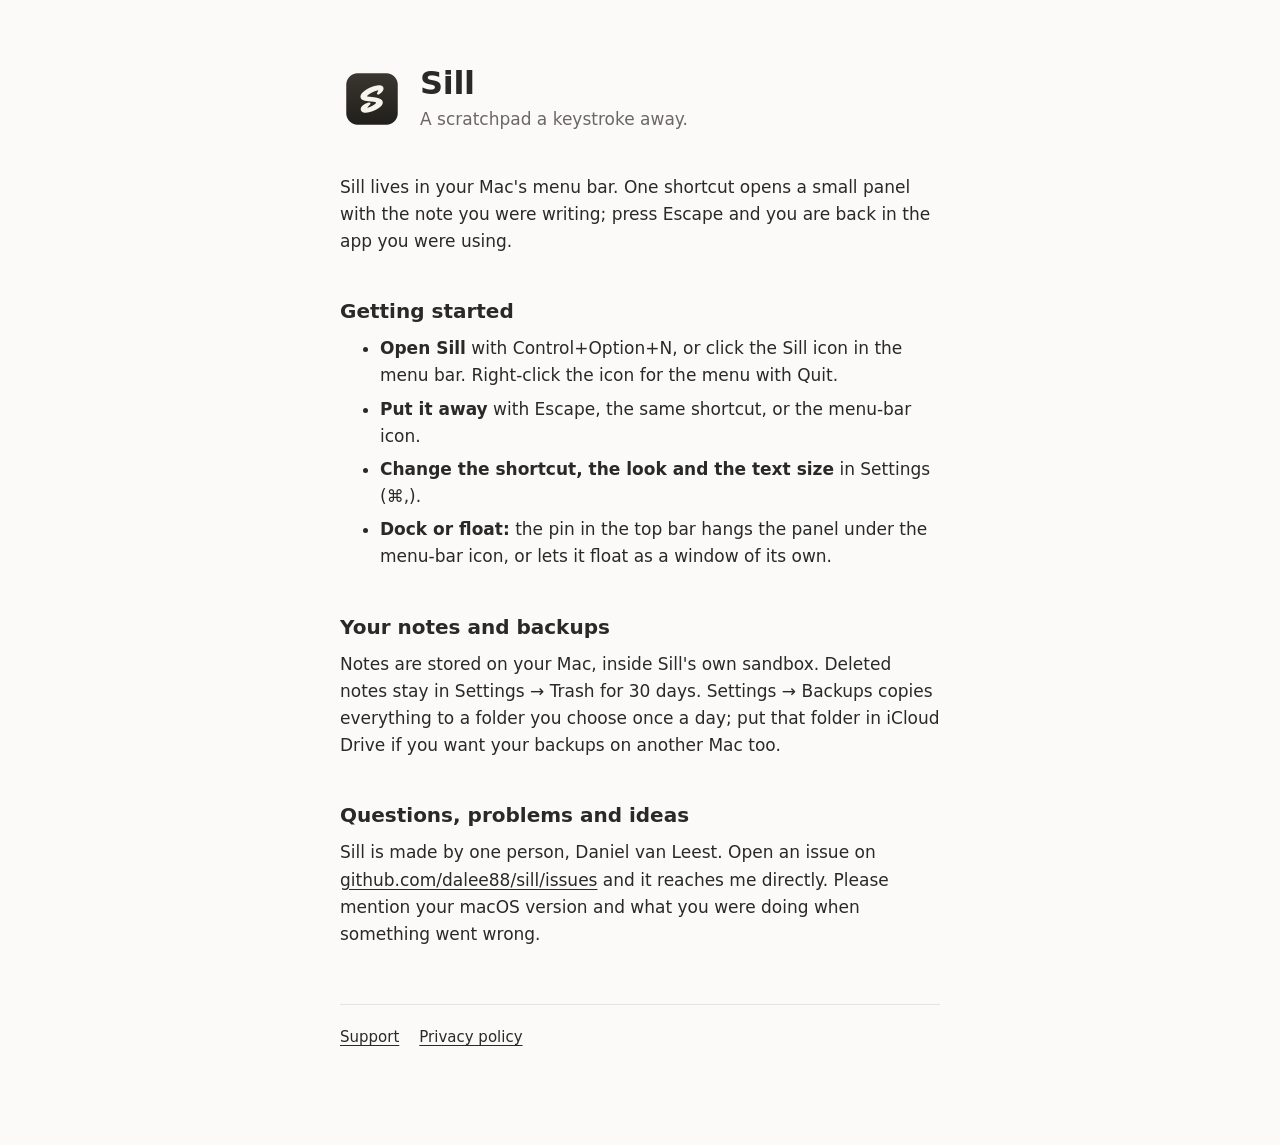
==== index.html @ 33407775 "Support page and privacy policy for Sill" ====
<!doctype html>
<html lang="en">
<head>
  <meta charset="utf-8">
  <meta name="viewport" content="width=device-width, initial-scale=1">
  <title>Sill — Support</title>
  <meta name="description" content="Sill is a scratchpad in your Mac's menu bar. Help, questions and contact.">
  <link rel="icon" href="icon.png">
  <link rel="stylesheet" href="style.css">
</head>
<body>
  <main>
    <header>
      <img src="icon.png" alt="">
      <div>
        <h1>Sill</h1>
        <p>A scratchpad a keystroke away.</p>
      </div>
    </header>

    <p>Sill lives in your Mac's menu bar. One shortcut opens a small panel with the note you were
      writing; press Escape and you are back in the app you were using.</p>

    <h2>Getting started</h2>
    <ul>
      <li><strong>Open Sill</strong> with Control+Option+N, or click the Sill icon in the menu bar.
        Right-click the icon for the menu with Quit.</li>
      <li><strong>Put it away</strong> with Escape, the same shortcut, or the menu-bar icon.</li>
      <li><strong>Change the shortcut, the look and the text size</strong> in Settings (⌘,).</li>
      <li><strong>Dock or float:</strong> the pin in the top bar hangs the panel under the menu-bar
        icon, or lets it float as a window of its own.</li>
    </ul>

    <h2>Your notes and backups</h2>
    <p>Notes are stored on your Mac, inside Sill's own sandbox. Deleted notes stay in Settings →
      Trash for 30 days. Settings → Backups copies everything to a folder you choose once a day; put
      that folder in iCloud Drive if you want your backups on another Mac too.</p>

    <h2>Questions, problems and ideas</h2>
    <p>Sill is made by one person, Daniel van Leest. Open an issue on
      <a href="https://github.com/dalee88/sill/issues">github.com/dalee88/sill/issues</a> and it
      reaches me directly. Please mention your macOS version and what you were doing when something
      went wrong.</p>

    <nav>
      <a href="./">Support</a>
      <a href="privacy.html">Privacy policy</a>
    </nav>
  </main>
</body>
</html>
---- style.css ----
/* Sill's public pages: support and privacy. The same calm neutrals as the app (src/styles/tokens.css). */
:root {
  --bg: #fbfaf8;
  --text: #2a2926;
  --muted: #6b6862;
  --rule: #e7e4de;
  --link: #2a2926;
  color-scheme: light;
}

@media (prefers-color-scheme: dark) {
  :root {
    --bg: #1f1f1d;
    --text: #eceae5;
    --muted: #a19e97;
    --rule: #3a3936;
    --link: #eceae5;
    color-scheme: dark;
  }
}

* {
  box-sizing: border-box;
}

body {
  margin: 0;
  background: var(--bg);
  color: var(--text);
  font: 17px/1.6 -apple-system, BlinkMacSystemFont, "SF Pro Text", system-ui, sans-serif;
}

main {
  max-width: 640px;
  margin: 0 auto;
  padding: 64px 20px 96px;
}

header {
  display: flex;
  align-items: center;
  gap: 16px;
  margin-bottom: 40px;
}

header img {
  width: 64px;
  height: 64px;
  border-radius: 14px;
}

h1 {
  margin: 0;
  font-size: 32px;
  line-height: 1.2;
  letter-spacing: -0.01em;
}

header p {
  margin: 4px 0 0;
  color: var(--muted);
}

h2 {
  margin: 40px 0 8px;
  font-size: 20px;
}

p,
ul {
  margin: 0 0 16px;
}

li + li {
  margin-top: 6px;
}

a {
  color: var(--link);
  text-underline-offset: 3px;
}

nav {
  display: flex;
  gap: 20px;
  margin-top: 56px;
  padding-top: 20px;
  border-top: 1px solid var(--rule);
  color: var(--muted);
  font-size: 15px;
}

.note {
  color: var(--muted);
  font-size: 15px;
}
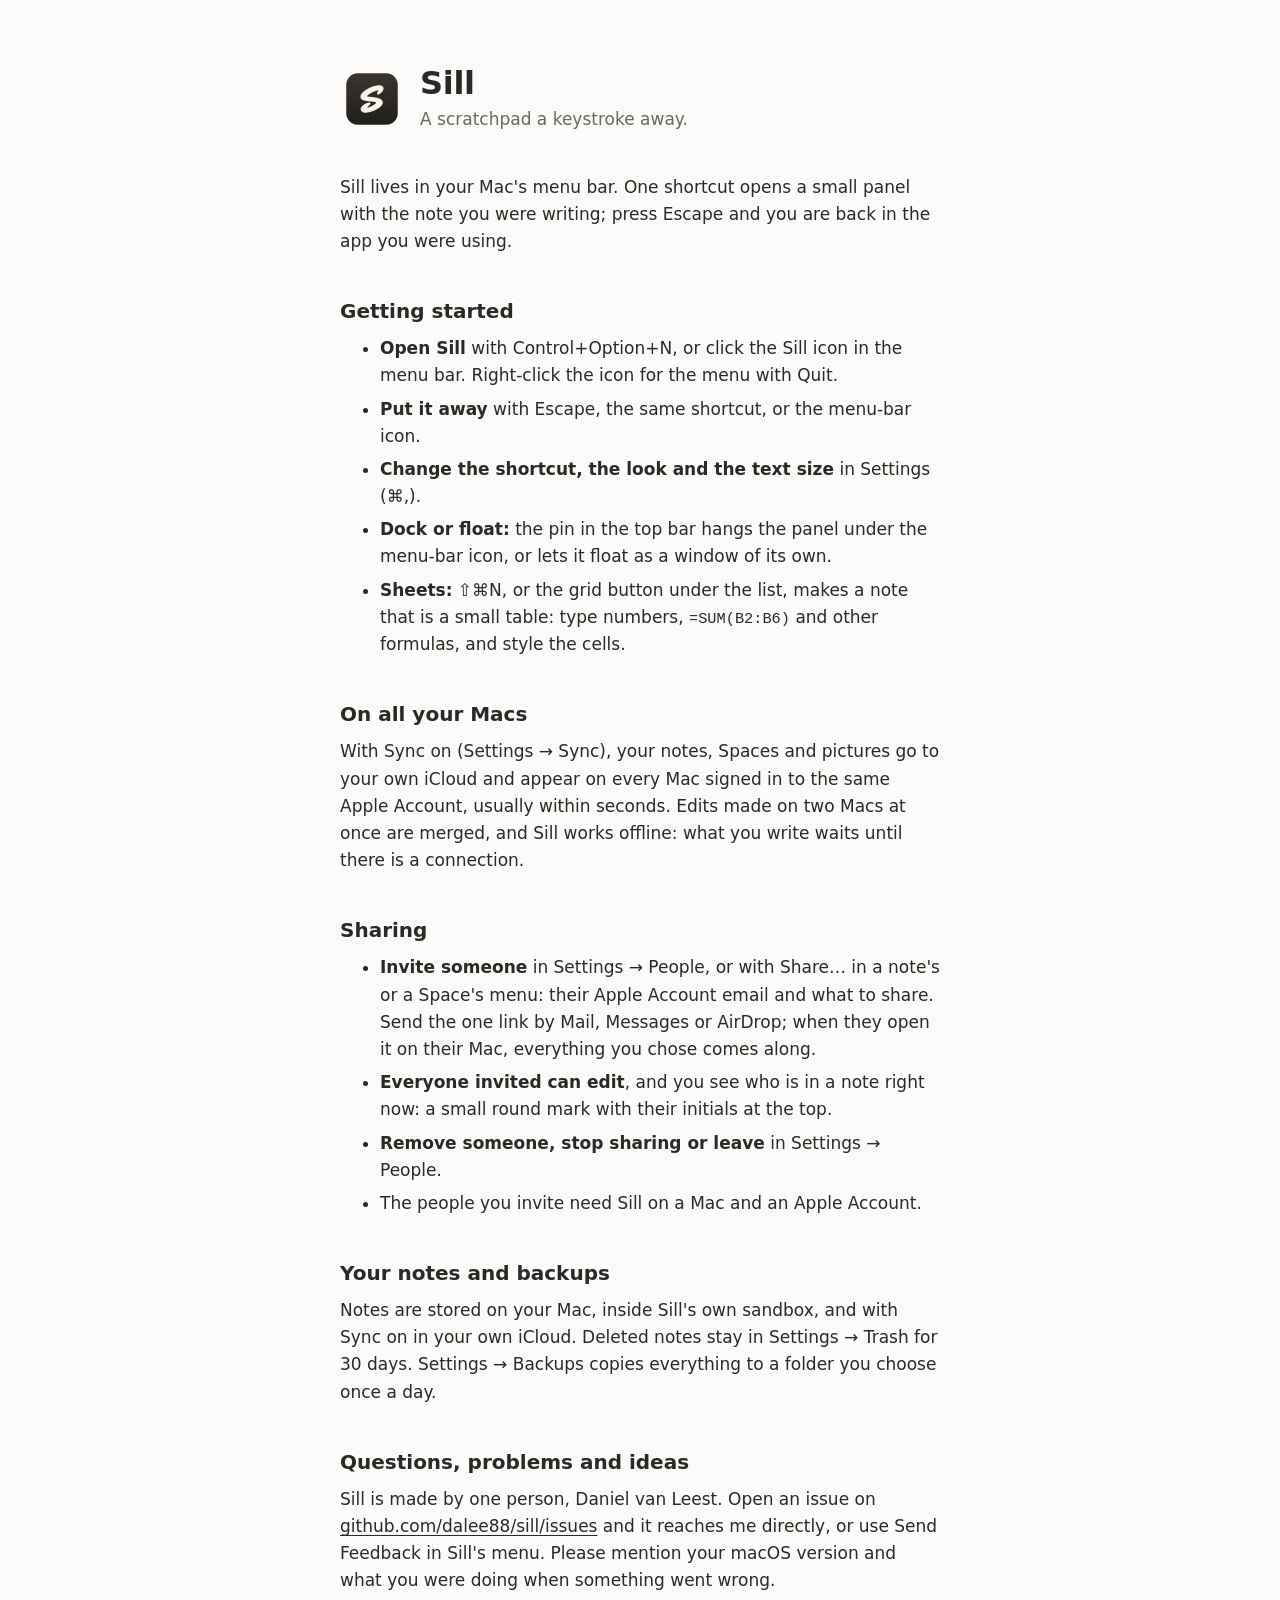
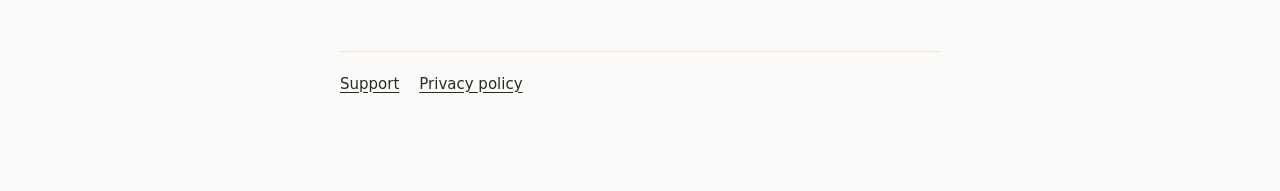
==== commit 252fd9c7: "Sync with iCloud, sheets and sharing; privacy policy of 1 October 2026" ====
--- a/index.html
+++ b/index.html
@@ -29,18 +29,36 @@
       <li><strong>Change the shortcut, the look and the text size</strong> in Settings (⌘,).</li>
       <li><strong>Dock or float:</strong> the pin in the top bar hangs the panel under the menu-bar
         icon, or lets it float as a window of its own.</li>
+      <li><strong>Sheets:</strong> ⇧⌘N, or the grid button under the list, makes a note that is a small
+        table: type numbers, <code>=SUM(B2:B6)</code> and other formulas, and style the cells.</li>
+    </ul>
+
+    <h2>On all your Macs</h2>
+    <p>With Sync on (Settings → Sync), your notes, Spaces and pictures go to your own iCloud and appear
+      on every Mac signed in to the same Apple Account, usually within seconds. Edits made on two Macs
+      at once are merged, and Sill works offline: what you write waits until there is a connection.</p>
+
+    <h2>Sharing</h2>
+    <ul>
+      <li><strong>Invite someone</strong> in Settings → People, or with Share… in a note's or a Space's
+        menu: their Apple Account email and what to share. Send the one link by Mail, Messages or
+        AirDrop; when they open it on their Mac, everything you chose comes along.</li>
+      <li><strong>Everyone invited can edit</strong>, and you see who is in a note right now: a small
+        round mark with their initials at the top.</li>
+      <li><strong>Remove someone, stop sharing or leave</strong> in Settings → People.</li>
+      <li>The people you invite need Sill on a Mac and an Apple Account.</li>
     </ul>
 
     <h2>Your notes and backups</h2>
-    <p>Notes are stored on your Mac, inside Sill's own sandbox. Deleted notes stay in Settings →
-      Trash for 30 days. Settings → Backups copies everything to a folder you choose once a day; put
-      that folder in iCloud Drive if you want your backups on another Mac too.</p>
+    <p>Notes are stored on your Mac, inside Sill's own sandbox, and with Sync on in your own iCloud.
+      Deleted notes stay in Settings → Trash for 30 days. Settings → Backups copies everything to a
+      folder you choose once a day.</p>
 
     <h2>Questions, problems and ideas</h2>
     <p>Sill is made by one person, Daniel van Leest. Open an issue on
       <a href="https://github.com/dalee88/sill/issues">github.com/dalee88/sill/issues</a> and it
-      reaches me directly. Please mention your macOS version and what you were doing when something
-      went wrong.</p>
+      reaches me directly, or use Send Feedback in Sill's menu. Please mention your macOS version and
+      what you were doing when something went wrong.</p>
 
     <nav>
       <a href="./">Support</a>
--- a/style.css
+++ b/style.css
@@ -94,3 +94,8 @@
   color: var(--muted);
   font-size: 15px;
 }
+
+code {
+  font-family: ui-monospace, "SF Mono", Menlo, monospace;
+  font-size: 0.9em;
+}
